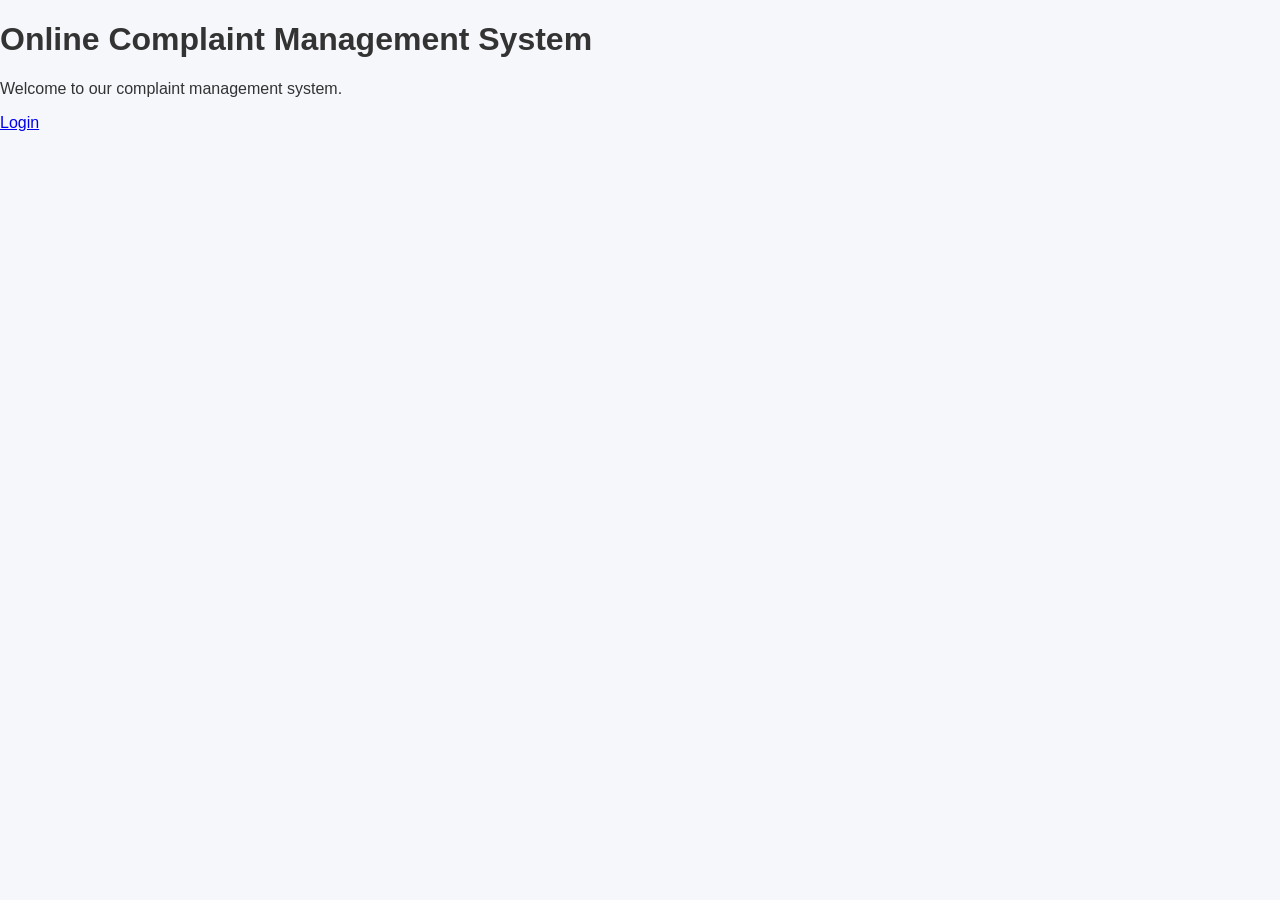
==== OnlineComplaintSystem/index.html @ 5b43e425 "Add files via upload" ====
<!DOCTYPE html>
<html lang="en">
<head>
    <meta charset="UTF-8">
    <meta name="viewport" content="width=device-width, initial-scale=1.0">

    <title>Online Complaint System</title>

    <link rel="stylesheet" href="css/style.css">
</head>

<body>

    <h1>Online Complaint Management System</h1>

    <p>Welcome to our complaint management system.</p>

    <a href="login.html">Login</a>

</body>
</html>
---- OnlineComplaintSystem/css/style.css ----
* {
    box-sizing: border-box;
}

body {
    font-family: Arial, sans-serif;
    background: #f5f7fb;
    margin: 0;
    color: #333;
}



.container {
    width: 400px;
    max-width: 90%;
    margin: 80px auto;
    background: white;
    padding: 30px;
    border-radius: 12px;
    box-shadow: 0 5px 20px rgba(0, 0, 0, 0.08);
}

.container h2 {
    text-align: center;
    margin-bottom: 25px;
}

label {
    display: block;
    margin-top: 15px;
    margin-bottom: 6px;
    font-weight: bold;
}

input,
select,
textarea {
    width: 100%;
    padding: 11px;
    border: 1px solid #ddd;
    border-radius: 6px;
    font-size: 14px;
}

textarea {
    resize: vertical;
}

button {
    border: none;
    border-radius: 6px;
    padding: 11px 18px;
    cursor: pointer;
    background: #2563eb;
    color: white;
    font-size: 14px;
}

button:hover {
    opacity: 0.9;
}

.container button {
    width: 100%;
    margin-top: 20px;
}

.container p {
    text-align: center;
}

#message,
#complaintMessage,
#updateMessage {
    margin-top: 15px;
    font-weight: bold;
}


/* =========================
   DASHBOARD
========================= */

.dashboard {
    width: 92%;
    max-width: 1300px;
    margin: 30px auto;
}

.dashboard-header {
    background: white;
    padding: 20px 25px;
    border-radius: 12px;
    display: flex;
    justify-content: space-between;
    align-items: center;
    box-shadow: 0 3px 15px rgba(0, 0, 0, 0.06);
    margin-bottom: 25px;
}

.dashboard-header h1 {
    margin: 0 0 5px;
}

.dashboard-header p {
    margin: 0;
    color: #666;
}

.dashboard-header button {
    background: #dc2626;
}



.stats {
    display: grid;
    grid-template-columns: repeat(4, 1fr);
    gap: 20px;
    margin-bottom: 25px;
}

.card {
    background: white;
    padding: 25px;
    border-radius: 12px;
    text-align: center;
    box-shadow: 0 3px 15px rgba(0, 0, 0, 0.06);
}

.card h3 {
    margin: 0;
    color: #666;
    font-size: 15px;
}

.card p {
    font-size: 32px;
    font-weight: bold;
    margin: 12px 0 0;
}


.section {
    background: white;
    padding: 25px;
    border-radius: 12px;
    margin-bottom: 25px;
    box-shadow: 0 3px 15px rgba(0, 0, 0, 0.06);
}

.section h2 {
    margin-top: 0;
}


table {
    width: 100%;
    border-collapse: collapse;
}

th {
    background: #f8fafc;
    color: #555;
}

th,
td {
    padding: 13px;
    border-bottom: 1px solid #eee;
    text-align: left;
}

tr:hover {
    background: #fafafa;
}


/* =========================
   STATUS BADGES
========================= */

.status {
    display: inline-block;
    padding: 5px 10px;
    border-radius: 20px;
    font-size: 12px;
    font-weight: bold;
}

.status-pending {
    background: #fef3c7;
    color: #92400e;
}

.status-progress {
    background: #dbeafe;
    color: #1e40af;
}

.status-resolved {
    background: #dcfce7;
    color: #166534;
}

.status-rejected {
    background: #fee2e2;
    color: #991b1b;
}

.update-box {
    display: none;

    position: fixed;

    top: 0;
    left: 0;

    width: 100%;
    height: 100%;

    background: rgba(0, 0, 0, 0.5);

    justify-content: center;
    align-items: center;

    z-index: 1000;
}

.update-content {
    background: white;

    width: 450px;
    max-width: 90%;

    padding: 30px;

    border-radius: 12px;
}

.update-content button {
    width: auto;
    margin-right: 8px;
}


@media (max-width: 800px) {

    .stats {
        grid-template-columns: repeat(2, 1fr);
    }

    .dashboard {
        width: 95%;
    }

    table {
        font-size: 13px;
    }

}

@media (max-width: 500px) {

    .stats {
        grid-template-columns: 1fr;
    }

    .dashboard-header {
        flex-direction: column;
        align-items: flex-start;
        gap: 15px;
    }

    table {
        display: block;
        overflow-x: auto;
    }

}
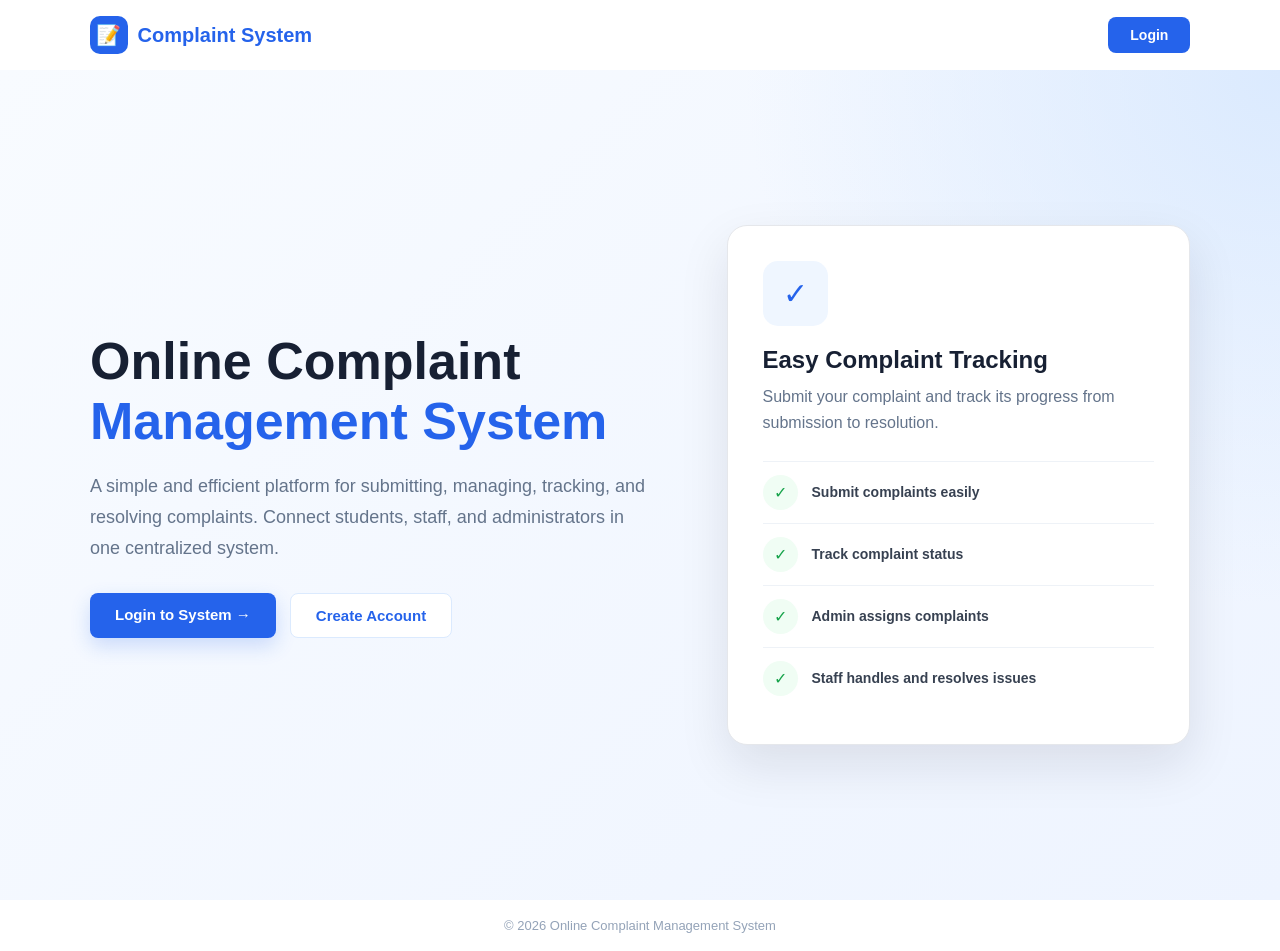
==== commit 7b309822: "Add files via upload" ====
--- a/OnlineComplaintSystem/index.html
+++ b/OnlineComplaintSystem/index.html
@@ -1,21 +1,500 @@
 <!DOCTYPE html>
 <html lang="en">
+
 <head>
-    <meta charset="UTF-8">
-    <meta name="viewport" content="width=device-width, initial-scale=1.0">
-
-    <title>Online Complaint System</title>
-
-    <link rel="stylesheet" href="css/style.css">
+   
+
+    <title>Online Complaint Management System</title>
+
+    <style>
+        * {
+            margin: 0;
+            padding: 0;
+            box-sizing: border-box;
+        }
+
+        body {
+            font-family: Arial, Helvetica, sans-serif;
+            background: #f4f7fb;
+            color: #1f2937;
+        }
+
+        .navbar {
+            height: 70px;
+            background: #ffffff;
+
+            display: flex;
+            align-items: center;
+            justify-content: space-between;
+
+            padding: 0 7%;
+
+            box-shadow: 0 2px 10px rgba(0, 0, 0, 0.06);
+        }
+
+        .logo {
+            display: flex;
+            align-items: center;
+            gap: 10px;
+
+            font-size: 20px;
+            font-weight: bold;
+            color: #2563eb;
+        }
+
+        .logo-icon {
+            width: 38px;
+            height: 38px;
+
+            display: flex;
+            align-items: center;
+            justify-content: center;
+
+            background: #2563eb;
+            color: white;
+
+            border-radius: 10px;
+
+            font-size: 20px;
+        }
+
+        .nav-login {
+            text-decoration: none;
+
+            background: #2563eb;
+            color: white;
+
+            padding: 10px 22px;
+
+            border-radius: 8px;
+
+            font-size: 14px;
+            font-weight: bold;
+
+            transition: 0.3s;
+        }
+
+        .nav-login:hover {
+            background: #1d4ed8;
+            transform: translateY(-2px);
+        }
+
+
+        .hero {
+            min-height: calc(100vh - 70px);
+
+            display: flex;
+            align-items: center;
+            justify-content: center;
+
+            padding: 60px 7%;
+
+            background:
+                radial-gradient(
+                    circle at top right,
+                    #dbeafe,
+                    transparent 35%
+                ),
+                linear-gradient(
+                    135deg,
+                    #f8fbff,
+                    #eef4ff
+                );
+        }
+
+        .hero-container {
+            max-width: 1100px;
+            width: 100%;
+
+            display: grid;
+            grid-template-columns: 1.1fr 0.9fr;
+
+            gap: 70px;
+
+            align-items: center;
+        }
+
+
+
+        .hero-content h1 {
+            font-size: 52px;
+            line-height: 1.15;
+
+            color: #172033;
+
+            margin-bottom: 20px;
+        }
+
+        .hero-content h1 span {
+            color: #2563eb;
+        }
+
+        .hero-content p {
+            font-size: 18px;
+            line-height: 1.7;
+
+            color: #64748b;
+
+            max-width: 600px;
+
+            margin-bottom: 30px;
+        }
+
+        .buttons {
+            display: flex;
+            gap: 14px;
+
+            flex-wrap: wrap;
+        }
+
+        .btn {
+            text-decoration: none;
+
+            padding: 13px 25px;
+
+            border-radius: 8px;
+
+            font-size: 15px;
+            font-weight: bold;
+
+            transition: 0.3s;
+        }
+
+        .btn-primary {
+            background: #2563eb;
+            color: white;
+
+            box-shadow: 0 8px 20px rgba(37, 99, 235, 0.2);
+        }
+
+        .btn-primary:hover {
+            background: #1d4ed8;
+            transform: translateY(-2px);
+        }
+
+        .btn-secondary {
+            background: white;
+            color: #2563eb;
+
+            border: 1px solid #dbeafe;
+        }
+
+        .btn-secondary:hover {
+            background: #eff6ff;
+            transform: translateY(-2px);
+        }
+
+
+
+        .hero-card {
+            background: white;
+
+            padding: 35px;
+
+            border-radius: 20px;
+
+            box-shadow:
+                0 20px 50px rgba(15, 23, 42, 0.10);
+
+            border: 1px solid #e5e7eb;
+        }
+
+        .card-icon {
+            width: 65px;
+            height: 65px;
+
+            display: flex;
+            align-items: center;
+            justify-content: center;
+
+            background: #eff6ff;
+            color: #2563eb;
+
+            border-radius: 15px;
+
+            font-size: 30px;
+
+            margin-bottom: 20px;
+        }
+
+        .hero-card h2 {
+            font-size: 24px;
+
+            color: #172033;
+
+            margin-bottom: 10px;
+        }
+
+        .hero-card > p {
+            color: #64748b;
+
+            line-height: 1.6;
+
+            margin-bottom: 25px;
+        }
+
+
+
+        .feature {
+            display: flex;
+
+            align-items: center;
+
+            gap: 14px;
+
+            padding: 13px 0;
+
+            border-top: 1px solid #eef2f7;
+        }
+
+        .feature-icon {
+            width: 35px;
+            height: 35px;
+
+            flex-shrink: 0;
+
+            display: flex;
+            align-items: center;
+            justify-content: center;
+
+            background: #f0fdf4;
+            color: #16a34a;
+
+            border-radius: 50%;
+
+            font-size: 16px;
+        }
+
+        .feature span {
+            font-size: 14px;
+            font-weight: 600;
+
+            color: #374151;
+        }
+
+
+       
+
+        .footer {
+            text-align: center;
+
+            padding: 18px;
+
+            background: white;
+
+            color: #94a3b8;
+
+            font-size: 13px;
+        }
+
+
+
+        @media (max-width: 850px) {
+
+            .hero-container {
+                grid-template-columns: 1fr;
+
+                gap: 40px;
+            }
+
+            .hero-content {
+                text-align: center;
+            }
+
+            .hero-content p {
+                margin-left: auto;
+                margin-right: auto;
+            }
+
+            .buttons {
+                justify-content: center;
+            }
+
+            .hero-content h1 {
+                font-size: 40px;
+            }
+
+        }
+
+
+        @media (max-width: 500px) {
+
+            .navbar {
+                padding: 0 20px;
+            }
+
+            .logo {
+                font-size: 16px;
+            }
+
+            .nav-login {
+                padding: 8px 15px;
+            }
+
+            .hero {
+                padding: 40px 20px;
+            }
+
+            .hero-content h1 {
+                font-size: 34px;
+            }
+
+            .hero-content p {
+                font-size: 16px;
+            }
+
+            .hero-card {
+                padding: 25px;
+            }
+
+        }
+    </style>
 </head>
 
+
 <body>
 
-    <h1>Online Complaint Management System</h1>
-
-    <p>Welcome to our complaint management system.</p>
-
-    <a href="login.html">Login</a>
+
+    <nav class="navbar">
+
+        <div class="logo">
+
+            <div class="logo-icon">
+                📝
+            </div>
+
+            Complaint System
+
+        </div>
+
+        <a href="login.html" class="nav-login">
+            Login
+        </a>
+
+    </nav>
+
+
+
+    <section class="hero">
+
+        <div class="hero-container">
+
+
+            <!-- LEFT SIDE -->
+
+            <div class="hero-content">
+
+                <h1>
+                    Online Complaint
+                    <span>Management System</span>
+                </h1>
+
+                <p>
+                    A simple and efficient platform for submitting,
+                    managing, tracking, and resolving complaints.
+                    Connect students, staff, and administrators
+                    in one centralized system.
+                </p>
+
+
+                <div class="buttons">
+
+                    <a href="login.html"
+                       class="btn btn-primary">
+                        Login to System →
+                    </a>
+
+                    <a href="register.html"
+                       class="btn btn-secondary">
+                        Create Account
+                    </a>
+
+                </div>
+
+            </div>
+
+
+            <div class="hero-card">
+
+                <div class="card-icon">
+                    ✓
+                </div>
+
+                <h2>
+                    Easy Complaint Tracking
+                </h2>
+
+                <p>
+                    Submit your complaint and track its progress
+                    from submission to resolution.
+                </p>
+
+
+                <div class="feature">
+
+                    <div class="feature-icon">
+                        ✓
+                    </div>
+
+                    <span>
+                        Submit complaints easily
+                    </span>
+
+                </div>
+
+
+                <div class="feature">
+
+                    <div class="feature-icon">
+                        ✓
+                    </div>
+
+                    <span>
+                        Track complaint status
+                    </span>
+
+                </div>
+
+
+                <div class="feature">
+
+                    <div class="feature-icon">
+                        ✓
+                    </div>
+
+                    <span>
+                        Admin assigns complaints
+                    </span>
+
+                </div>
+
+
+                <div class="feature">
+
+                    <div class="feature-icon">
+                        ✓
+                    </div>
+
+                    <span>
+                        Staff handles and resolves issues
+                    </span>
+
+                </div>
+
+            </div>
+
+        </div>
+
+    </section>
+
+
+
+    <footer class="footer">
+
+        © 2026 Online Complaint Management System
+
+    </footer>
 
 </body>
+
 </html>
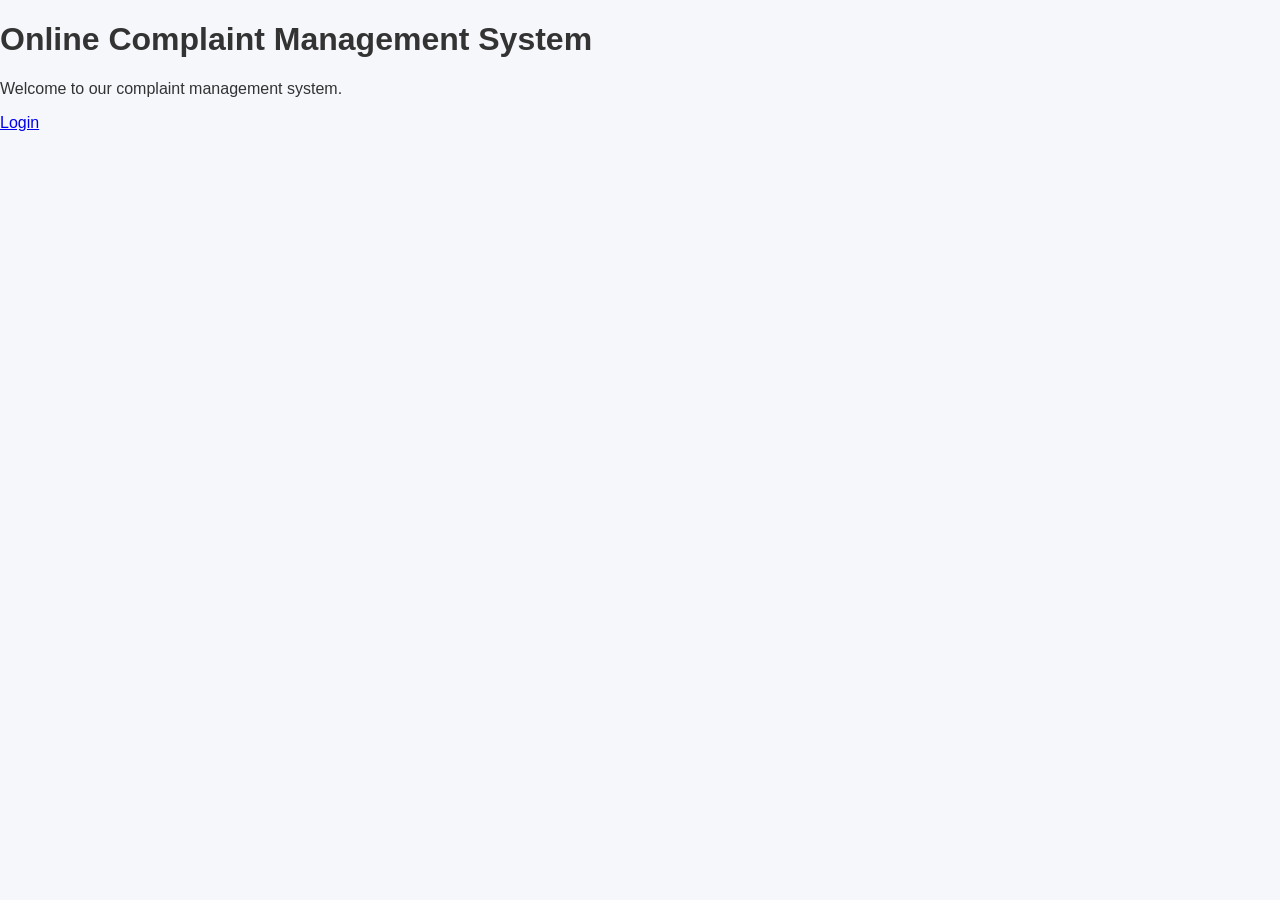
==== commit 18eaeb84: "Add files via upload" ====
--- a/OnlineComplaintSystem/index.html
+++ b/OnlineComplaintSystem/index.html
@@ -1,500 +1,21 @@
 <!DOCTYPE html>
 <html lang="en">
+<head>
+    <meta charset="UTF-8">
+    <meta name="viewport" content="width=device-width, initial-scale=1.0">
 
-<head>
-   
+    <title>Online Complaint System</title>
 
-    <title>Online Complaint Management System</title>
-
-    <style>
-        * {
-            margin: 0;
-            padding: 0;
-            box-sizing: border-box;
-        }
-
-        body {
-            font-family: Arial, Helvetica, sans-serif;
-            background: #f4f7fb;
-            color: #1f2937;
-        }
-
-        .navbar {
-            height: 70px;
-            background: #ffffff;
-
-            display: flex;
-            align-items: center;
-            justify-content: space-between;
-
-            padding: 0 7%;
-
-            box-shadow: 0 2px 10px rgba(0, 0, 0, 0.06);
-        }
-
-        .logo {
-            display: flex;
-            align-items: center;
-            gap: 10px;
-
-            font-size: 20px;
-            font-weight: bold;
-            color: #2563eb;
-        }
-
-        .logo-icon {
-            width: 38px;
-            height: 38px;
-
-            display: flex;
-            align-items: center;
-            justify-content: center;
-
-            background: #2563eb;
-            color: white;
-
-            border-radius: 10px;
-
-            font-size: 20px;
-        }
-
-        .nav-login {
-            text-decoration: none;
-
-            background: #2563eb;
-            color: white;
-
-            padding: 10px 22px;
-
-            border-radius: 8px;
-
-            font-size: 14px;
-            font-weight: bold;
-
-            transition: 0.3s;
-        }
-
-        .nav-login:hover {
-            background: #1d4ed8;
-            transform: translateY(-2px);
-        }
-
-
-        .hero {
-            min-height: calc(100vh - 70px);
-
-            display: flex;
-            align-items: center;
-            justify-content: center;
-
-            padding: 60px 7%;
-
-            background:
-                radial-gradient(
-                    circle at top right,
-                    #dbeafe,
-                    transparent 35%
-                ),
-                linear-gradient(
-                    135deg,
-                    #f8fbff,
-                    #eef4ff
-                );
-        }
-
-        .hero-container {
-            max-width: 1100px;
-            width: 100%;
-
-            display: grid;
-            grid-template-columns: 1.1fr 0.9fr;
-
-            gap: 70px;
-
-            align-items: center;
-        }
-
-
-
-        .hero-content h1 {
-            font-size: 52px;
-            line-height: 1.15;
-
-            color: #172033;
-
-            margin-bottom: 20px;
-        }
-
-        .hero-content h1 span {
-            color: #2563eb;
-        }
-
-        .hero-content p {
-            font-size: 18px;
-            line-height: 1.7;
-
-            color: #64748b;
-
-            max-width: 600px;
-
-            margin-bottom: 30px;
-        }
-
-        .buttons {
-            display: flex;
-            gap: 14px;
-
-            flex-wrap: wrap;
-        }
-
-        .btn {
-            text-decoration: none;
-
-            padding: 13px 25px;
-
-            border-radius: 8px;
-
-            font-size: 15px;
-            font-weight: bold;
-
-            transition: 0.3s;
-        }
-
-        .btn-primary {
-            background: #2563eb;
-            color: white;
-
-            box-shadow: 0 8px 20px rgba(37, 99, 235, 0.2);
-        }
-
-        .btn-primary:hover {
-            background: #1d4ed8;
-            transform: translateY(-2px);
-        }
-
-        .btn-secondary {
-            background: white;
-            color: #2563eb;
-
-            border: 1px solid #dbeafe;
-        }
-
-        .btn-secondary:hover {
-            background: #eff6ff;
-            transform: translateY(-2px);
-        }
-
-
-
-        .hero-card {
-            background: white;
-
-            padding: 35px;
-
-            border-radius: 20px;
-
-            box-shadow:
-                0 20px 50px rgba(15, 23, 42, 0.10);
-
-            border: 1px solid #e5e7eb;
-        }
-
-        .card-icon {
-            width: 65px;
-            height: 65px;
-
-            display: flex;
-            align-items: center;
-            justify-content: center;
-
-            background: #eff6ff;
-            color: #2563eb;
-
-            border-radius: 15px;
-
-            font-size: 30px;
-
-            margin-bottom: 20px;
-        }
-
-        .hero-card h2 {
-            font-size: 24px;
-
-            color: #172033;
-
-            margin-bottom: 10px;
-        }
-
-        .hero-card > p {
-            color: #64748b;
-
-            line-height: 1.6;
-
-            margin-bottom: 25px;
-        }
-
-
-
-        .feature {
-            display: flex;
-
-            align-items: center;
-
-            gap: 14px;
-
-            padding: 13px 0;
-
-            border-top: 1px solid #eef2f7;
-        }
-
-        .feature-icon {
-            width: 35px;
-            height: 35px;
-
-            flex-shrink: 0;
-
-            display: flex;
-            align-items: center;
-            justify-content: center;
-
-            background: #f0fdf4;
-            color: #16a34a;
-
-            border-radius: 50%;
-
-            font-size: 16px;
-        }
-
-        .feature span {
-            font-size: 14px;
-            font-weight: 600;
-
-            color: #374151;
-        }
-
-
-       
-
-        .footer {
-            text-align: center;
-
-            padding: 18px;
-
-            background: white;
-
-            color: #94a3b8;
-
-            font-size: 13px;
-        }
-
-
-
-        @media (max-width: 850px) {
-
-            .hero-container {
-                grid-template-columns: 1fr;
-
-                gap: 40px;
-            }
-
-            .hero-content {
-                text-align: center;
-            }
-
-            .hero-content p {
-                margin-left: auto;
-                margin-right: auto;
-            }
-
-            .buttons {
-                justify-content: center;
-            }
-
-            .hero-content h1 {
-                font-size: 40px;
-            }
-
-        }
-
-
-        @media (max-width: 500px) {
-
-            .navbar {
-                padding: 0 20px;
-            }
-
-            .logo {
-                font-size: 16px;
-            }
-
-            .nav-login {
-                padding: 8px 15px;
-            }
-
-            .hero {
-                padding: 40px 20px;
-            }
-
-            .hero-content h1 {
-                font-size: 34px;
-            }
-
-            .hero-content p {
-                font-size: 16px;
-            }
-
-            .hero-card {
-                padding: 25px;
-            }
-
-        }
-    </style>
+    <link rel="stylesheet" href="css/style.css">
 </head>
-
 
 <body>
 
+    <h1>Online Complaint Management System</h1>
 
-    <nav class="navbar">
+    <p>Welcome to our complaint management system.</p>
 
-        <div class="logo">
-
-            <div class="logo-icon">
-                📝
-            </div>
-
-            Complaint System
-
-        </div>
-
-        <a href="login.html" class="nav-login">
-            Login
-        </a>
-
-    </nav>
-
-
-
-    <section class="hero">
-
-        <div class="hero-container">
-
-
-            <!-- LEFT SIDE -->
-
-            <div class="hero-content">
-
-                <h1>
-                    Online Complaint
-                    <span>Management System</span>
-                </h1>
-
-                <p>
-                    A simple and efficient platform for submitting,
-                    managing, tracking, and resolving complaints.
-                    Connect students, staff, and administrators
-                    in one centralized system.
-                </p>
-
-
-                <div class="buttons">
-
-                    <a href="login.html"
-                       class="btn btn-primary">
-                        Login to System →
-                    </a>
-
-                    <a href="register.html"
-                       class="btn btn-secondary">
-                        Create Account
-                    </a>
-
-                </div>
-
-            </div>
-
-
-            <div class="hero-card">
-
-                <div class="card-icon">
-                    ✓
-                </div>
-
-                <h2>
-                    Easy Complaint Tracking
-                </h2>
-
-                <p>
-                    Submit your complaint and track its progress
-                    from submission to resolution.
-                </p>
-
-
-                <div class="feature">
-
-                    <div class="feature-icon">
-                        ✓
-                    </div>
-
-                    <span>
-                        Submit complaints easily
-                    </span>
-
-                </div>
-
-
-                <div class="feature">
-
-                    <div class="feature-icon">
-                        ✓
-                    </div>
-
-                    <span>
-                        Track complaint status
-                    </span>
-
-                </div>
-
-
-                <div class="feature">
-
-                    <div class="feature-icon">
-                        ✓
-                    </div>
-
-                    <span>
-                        Admin assigns complaints
-                    </span>
-
-                </div>
-
-
-                <div class="feature">
-
-                    <div class="feature-icon">
-                        ✓
-                    </div>
-
-                    <span>
-                        Staff handles and resolves issues
-                    </span>
-
-                </div>
-
-            </div>
-
-        </div>
-
-    </section>
-
-
-
-    <footer class="footer">
-
-        © 2026 Online Complaint Management System
-
-    </footer>
+    <a href="login.html">Login</a>
 
 </body>
-
 </html>
--- a/OnlineComplaintSystem/css/style.css
+++ b/OnlineComplaintSystem/css/style.css
@@ -0,0 +1,669 @@
+* {
+    box-sizing: border-box;
+}
+
+body {
+    font-family: Arial, sans-serif;
+    background: #f5f7fb;
+    margin: 0;
+    color: #333;
+}
+
+
+
+.container {
+    width: 400px;
+    max-width: 90%;
+    margin: 80px auto;
+    background: white;
+    padding: 30px;
+    border-radius: 12px;
+    box-shadow: 0 5px 20px rgba(0, 0, 0, 0.08);
+}
+
+.container h2 {
+    text-align: center;
+    margin-bottom: 25px;
+}
+
+label {
+    display: block;
+    margin-top: 15px;
+    margin-bottom: 6px;
+    font-weight: bold;
+}
+
+input,
+select,
+textarea {
+    width: 100%;
+    padding: 11px;
+    border: 1px solid #ddd;
+    border-radius: 6px;
+    font-size: 14px;
+}
+
+textarea {
+    resize: vertical;
+}
+
+button {
+    border: none;
+    border-radius: 6px;
+    padding: 11px 18px;
+    cursor: pointer;
+    background: #2563eb;
+    color: white;
+    font-size: 14px;
+}
+
+button:hover {
+    opacity: 0.9;
+}
+
+.container button {
+    width: 100%;
+    margin-top: 20px;
+}
+
+.container p {
+    text-align: center;
+}
+
+#message,
+#complaintMessage,
+#updateMessage {
+    margin-top: 15px;
+    font-weight: bold;
+}
+
+
+/* =========================
+   DASHBOARD
+========================= */
+
+.dashboard {
+    width: 92%;
+    max-width: 1300px;
+    margin: 30px auto;
+}
+
+.dashboard-header {
+    background: white;
+    padding: 20px 25px;
+    border-radius: 12px;
+    display: flex;
+    justify-content: space-between;
+    align-items: center;
+    box-shadow: 0 3px 15px rgba(0, 0, 0, 0.06);
+    margin-bottom: 25px;
+}
+
+.dashboard-header h1 {
+    margin: 0 0 5px;
+}
+
+.dashboard-header p {
+    margin: 0;
+    color: #666;
+}
+
+.dashboard-header button {
+    background: #dc2626;
+}
+
+
+
+.stats {
+    display: grid;
+    grid-template-columns: repeat(4, 1fr);
+    gap: 20px;
+    margin-bottom: 25px;
+}
+
+.card {
+    background: white;
+    padding: 25px;
+    border-radius: 12px;
+    text-align: center;
+    box-shadow: 0 3px 15px rgba(0, 0, 0, 0.06);
+}
+
+.card h3 {
+    margin: 0;
+    color: #666;
+    font-size: 15px;
+}
+
+.card p {
+    font-size: 32px;
+    font-weight: bold;
+    margin: 12px 0 0;
+}
+
+
+.section {
+    background: white;
+    padding: 25px;
+    border-radius: 12px;
+    margin-bottom: 25px;
+    box-shadow: 0 3px 15px rgba(0, 0, 0, 0.06);
+}
+
+.section h2 {
+    margin-top: 0;
+}
+
+
+table {
+    width: 100%;
+    border-collapse: collapse;
+}
+
+th {
+    background: #f8fafc;
+    color: #555;
+}
+
+th,
+td {
+    padding: 13px;
+    border-bottom: 1px solid #eee;
+    text-align: left;
+}
+
+tr:hover {
+    background: #fafafa;
+}
+
+
+/* =========================
+   STATUS BADGES
+========================= */
+
+.status {
+    display: inline-block;
+    padding: 5px 10px;
+    border-radius: 20px;
+    font-size: 12px;
+    font-weight: bold;
+}
+
+.status-pending {
+    background: #fef3c7;
+    color: #92400e;
+}
+
+.status-progress {
+    background: #dbeafe;
+    color: #1e40af;
+}
+
+.status-resolved {
+    background: #dcfce7;
+    color: #166534;
+}
+
+.status-rejected {
+    background: #fee2e2;
+    color: #991b1b;
+}
+
+.update-box {
+    display: none;
+
+    position: fixed;
+
+    top: 0;
+    left: 0;
+
+    width: 100%;
+    height: 100%;
+
+    background: rgba(0, 0, 0, 0.5);
+
+    justify-content: center;
+    align-items: center;
+
+    z-index: 1000;
+}
+
+.update-content {
+    background: white;
+
+    width: 450px;
+    max-width: 90%;
+
+    padding: 30px;
+
+    border-radius: 12px;
+}
+
+.update-content button {
+    width: auto;
+    margin-right: 8px;
+}
+
+
+@media (max-width: 800px) {
+
+    .stats {
+        grid-template-columns: repeat(2, 1fr);
+    }
+
+    .dashboard {
+        width: 95%;
+    }
+
+    table {
+        font-size: 13px;
+    }
+
+}
+
+@media (max-width: 500px) {
+
+    .stats {
+        grid-template-columns: 1fr;
+    }
+
+    .dashboard-header {
+        flex-direction: column;
+        align-items: flex-start;
+        gap: 15px;
+    }
+
+    table {
+        display: block;
+        overflow-x: auto;
+    }
+
+}
+/* =========================
+   PROFILE PAGE
+========================= */
+
+.profile-container {
+    min-height: 100vh;
+
+    display: flex;
+    align-items: center;
+    justify-content: center;
+
+    padding: 30px;
+
+    background: #f4f7fb;
+}
+
+.profile-card {
+    width: 100%;
+    max-width: 550px;
+
+    background: white;
+
+    padding: 35px;
+
+    border-radius: 16px;
+
+    box-shadow: 0 10px 30px rgba(0, 0, 0, 0.08);
+
+    border: 1px solid #e5e7eb;
+}
+
+.profile-card h1 {
+    color: #172033;
+
+    text-align: center;
+
+    margin-bottom: 5px;
+}
+
+.profile-subtitle {
+    text-align: center;
+
+    color: #6b7280;
+
+    margin-bottom: 30px;
+}
+
+.profile-info {
+    border: 1px solid #e5e7eb;
+
+    border-radius: 10px;
+
+    overflow: hidden;
+}
+
+.info-row {
+    display: flex;
+
+    justify-content: space-between;
+
+    gap: 20px;
+
+    padding: 16px;
+
+    border-bottom: 1px solid #e5e7eb;
+}
+
+.info-row:last-child {
+    border-bottom: none;
+}
+
+.info-row strong {
+    color: #374151;
+}
+
+.info-row span {
+    color: #6b7280;
+
+    text-align: right;
+}
+
+.profile-buttons {
+    display: flex;
+
+    justify-content: center;
+
+    gap: 10px;
+
+    margin-top: 25px;
+}
+
+.profile-buttons .btn {
+    display: inline-block;
+}
+/* =========================
+   EDIT PROFILE
+========================= */
+
+.edit-section {
+    margin-top: 25px;
+
+    padding-top: 25px;
+
+    border-top: 1px solid #e5e7eb;
+}
+
+.edit-section h2 {
+    color: #172033;
+
+    font-size: 20px;
+
+    margin-bottom: 20px;
+}
+
+.edit-section button {
+    width: 100%;
+}
+
+#message {
+    margin-top: 20px;
+
+    text-align: center;
+
+    font-size: 14px;
+
+    font-weight: 600;
+
+    color: #2f6a13;
+}
+/* =========================
+   PROFILE PAGE
+========================= */
+
+.profile-container {
+
+    min-height: 100vh;
+
+    display: flex;
+
+    align-items: center;
+
+    justify-content: center;
+
+    padding: 30px;
+
+    background: #f4f7fb;
+}
+
+
+.profile-card {
+
+    width: 100%;
+
+    max-width: 550px;
+
+    background: white;
+
+    padding: 35px;
+
+    border-radius: 16px;
+
+    border: 1px solid #e5e7eb;
+
+    box-shadow:
+        0 10px 30px rgba(0, 0, 0, 0.08);
+
+}
+
+
+.profile-card h1 {
+
+    text-align: center;
+
+    color: #172033;
+
+    margin-bottom: 5px;
+
+}
+
+
+.profile-subtitle {
+
+    text-align: center;
+
+    color: #6b7280;
+
+    margin-bottom: 30px;
+
+}
+
+
+.profile-info {
+
+    border: 1px solid #e5e7eb;
+
+    border-radius: 10px;
+
+    overflow: hidden;
+
+}
+
+
+.info-row {
+
+    display: flex;
+
+    justify-content: space-between;
+
+    gap: 20px;
+
+    padding: 16px;
+
+    border-bottom: 1px solid #e5e7eb;
+
+}
+
+
+.info-row:last-child {
+
+    border-bottom: none;
+
+}
+
+
+.info-row strong {
+
+    color: #374151;
+
+}
+
+
+.info-row span {
+
+    color: #6b7280;
+
+    text-align: right;
+
+}
+
+
+.edit-section {
+
+    margin-top: 25px;
+
+    padding-top: 25px;
+
+    border-top: 1px solid #e5e7eb;
+
+}
+
+
+.edit-section h2 {
+
+    color: #172033;
+
+    font-size: 20px;
+
+    margin-bottom: 20px;
+
+}
+
+
+.edit-section button {
+
+    width: 100%;
+
+}
+
+
+#message {
+
+    margin-top: 15px;
+
+    text-align: center;
+
+    color: #2563eb;
+
+    font-weight: 600;
+
+}
+
+
+.profile-buttons {
+
+    display: flex;
+
+    justify-content: center;
+
+    margin-top: 25px;
+
+}
+/* =========================
+   DELETE ACCOUNT
+========================= */
+
+.delete-btn {
+
+    background: #dc2626;
+
+    color: white;
+
+    border: none;
+
+    padding: 10px 18px;
+
+    border-radius: 6px;
+
+    cursor: pointer;
+
+    font-size: 14px;
+
+}
+
+
+.delete-btn:hover {
+
+    background: #b91c1c;
+
+}
+
+
+.profile-buttons {
+
+    display: flex;
+
+    justify-content: center;
+
+    align-items: center;
+
+    gap: 12px;
+
+    margin-top: 25px;
+
+}
+.btn-primary {
+
+    background: #179c3c;
+
+    color: white;
+
+    padding: 10px 18px;
+
+    border-radius: 6px;
+
+    text-decoration: none;
+
+    border: none;
+
+    cursor: pointer;
+
+    font-size: 14px;
+
+}
+
+
+.btn-primary:hover {
+
+    background: #25ba0b;
+
+}
+/* =========================
+   FORGOT PASSWORD
+========================= */
+
+.forgot-password {
+
+    display: block;
+
+    margin-top: 8px;
+
+    margin-bottom: 15px;
+
+    text-align: right;
+
+    color: #2563eb;
+
+    text-decoration: none;
+
+    font-size: 14px;
+
+}
+
+
+.forgot-password:hover {
+
+    text-decoration: underline;
+
+}
